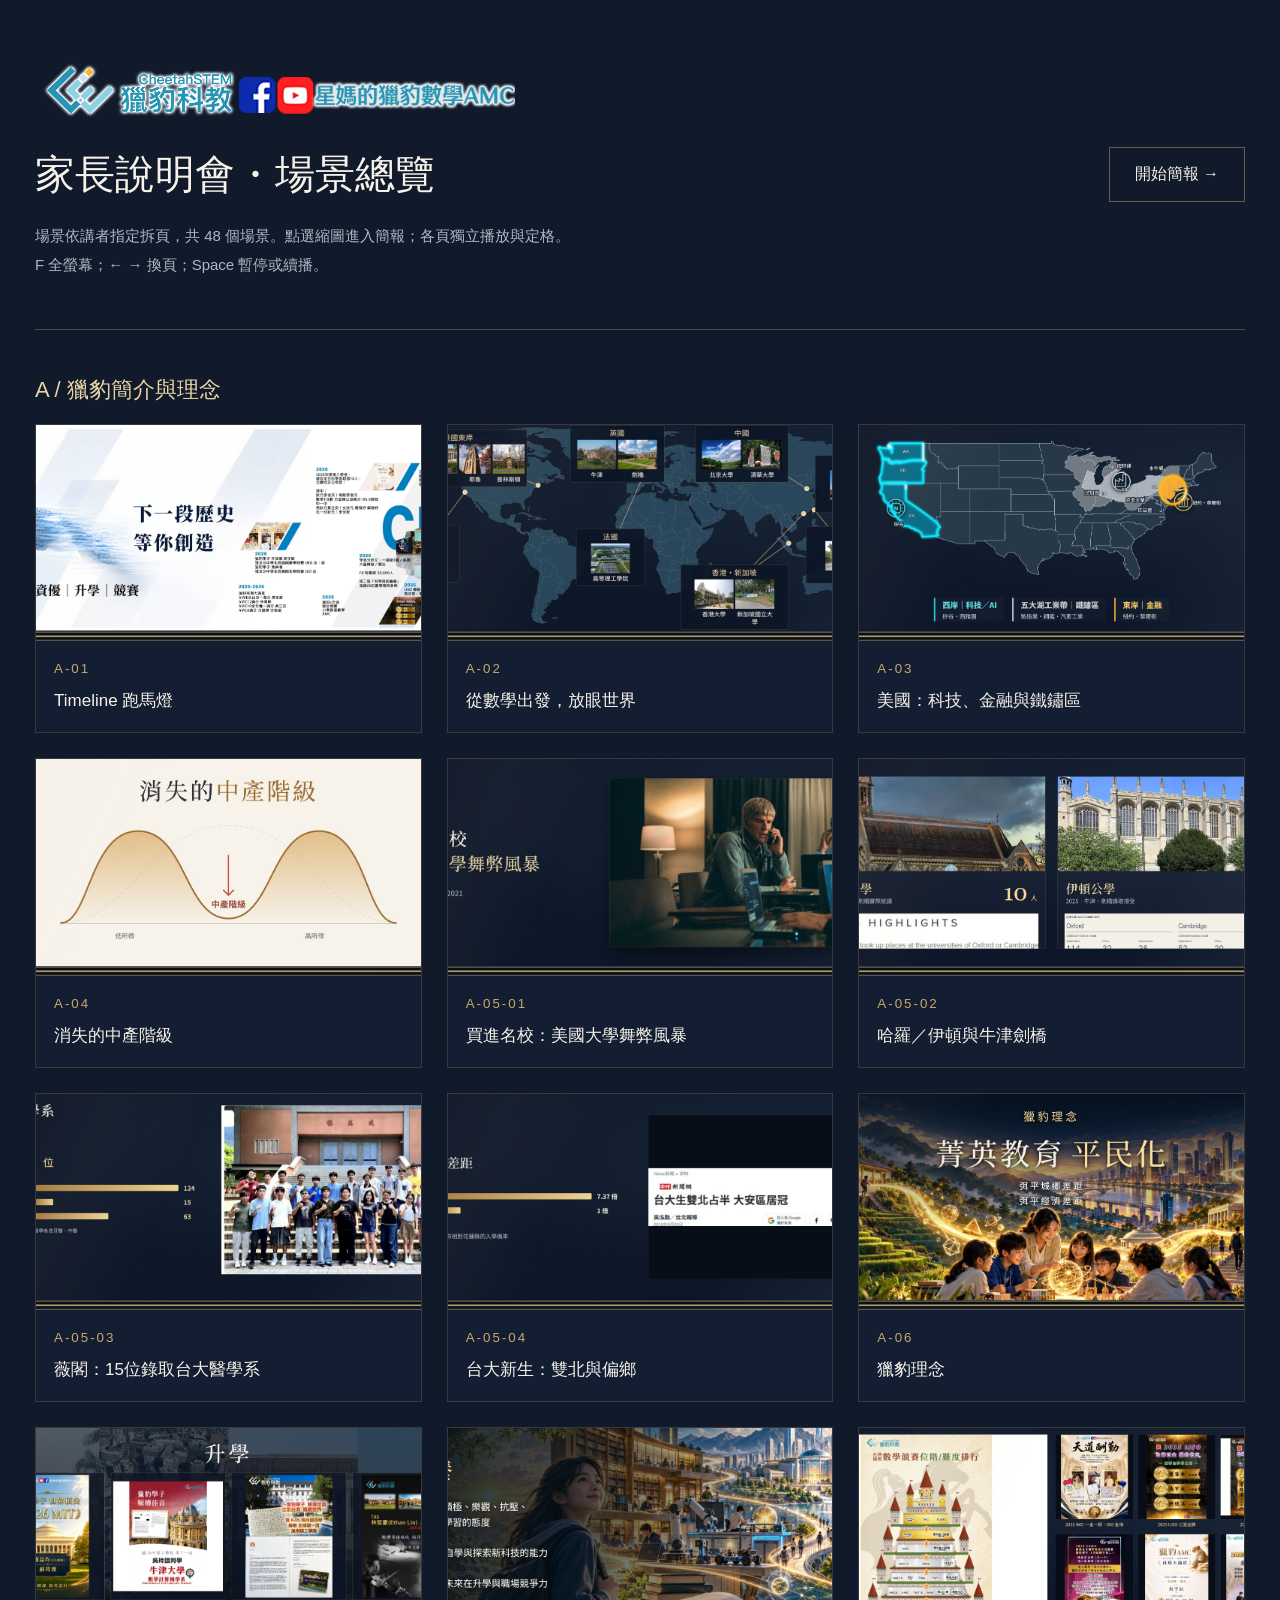
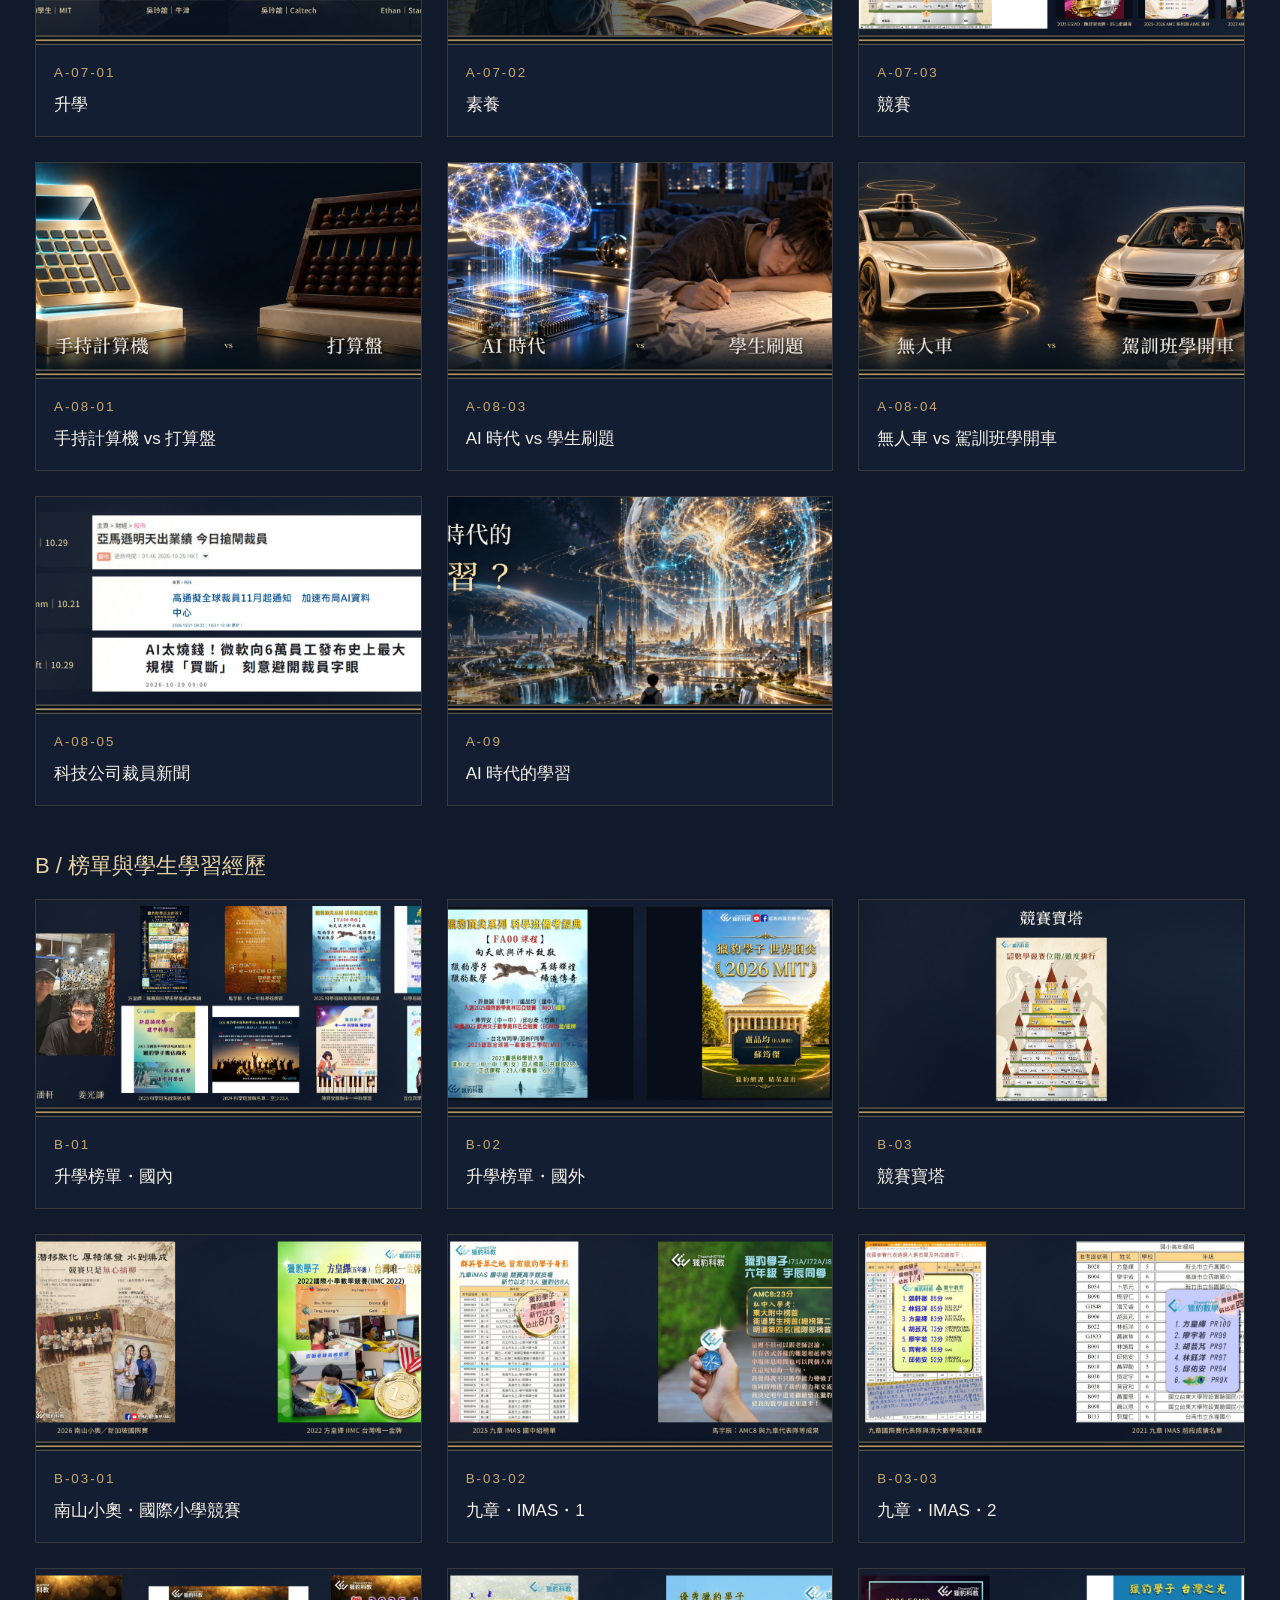
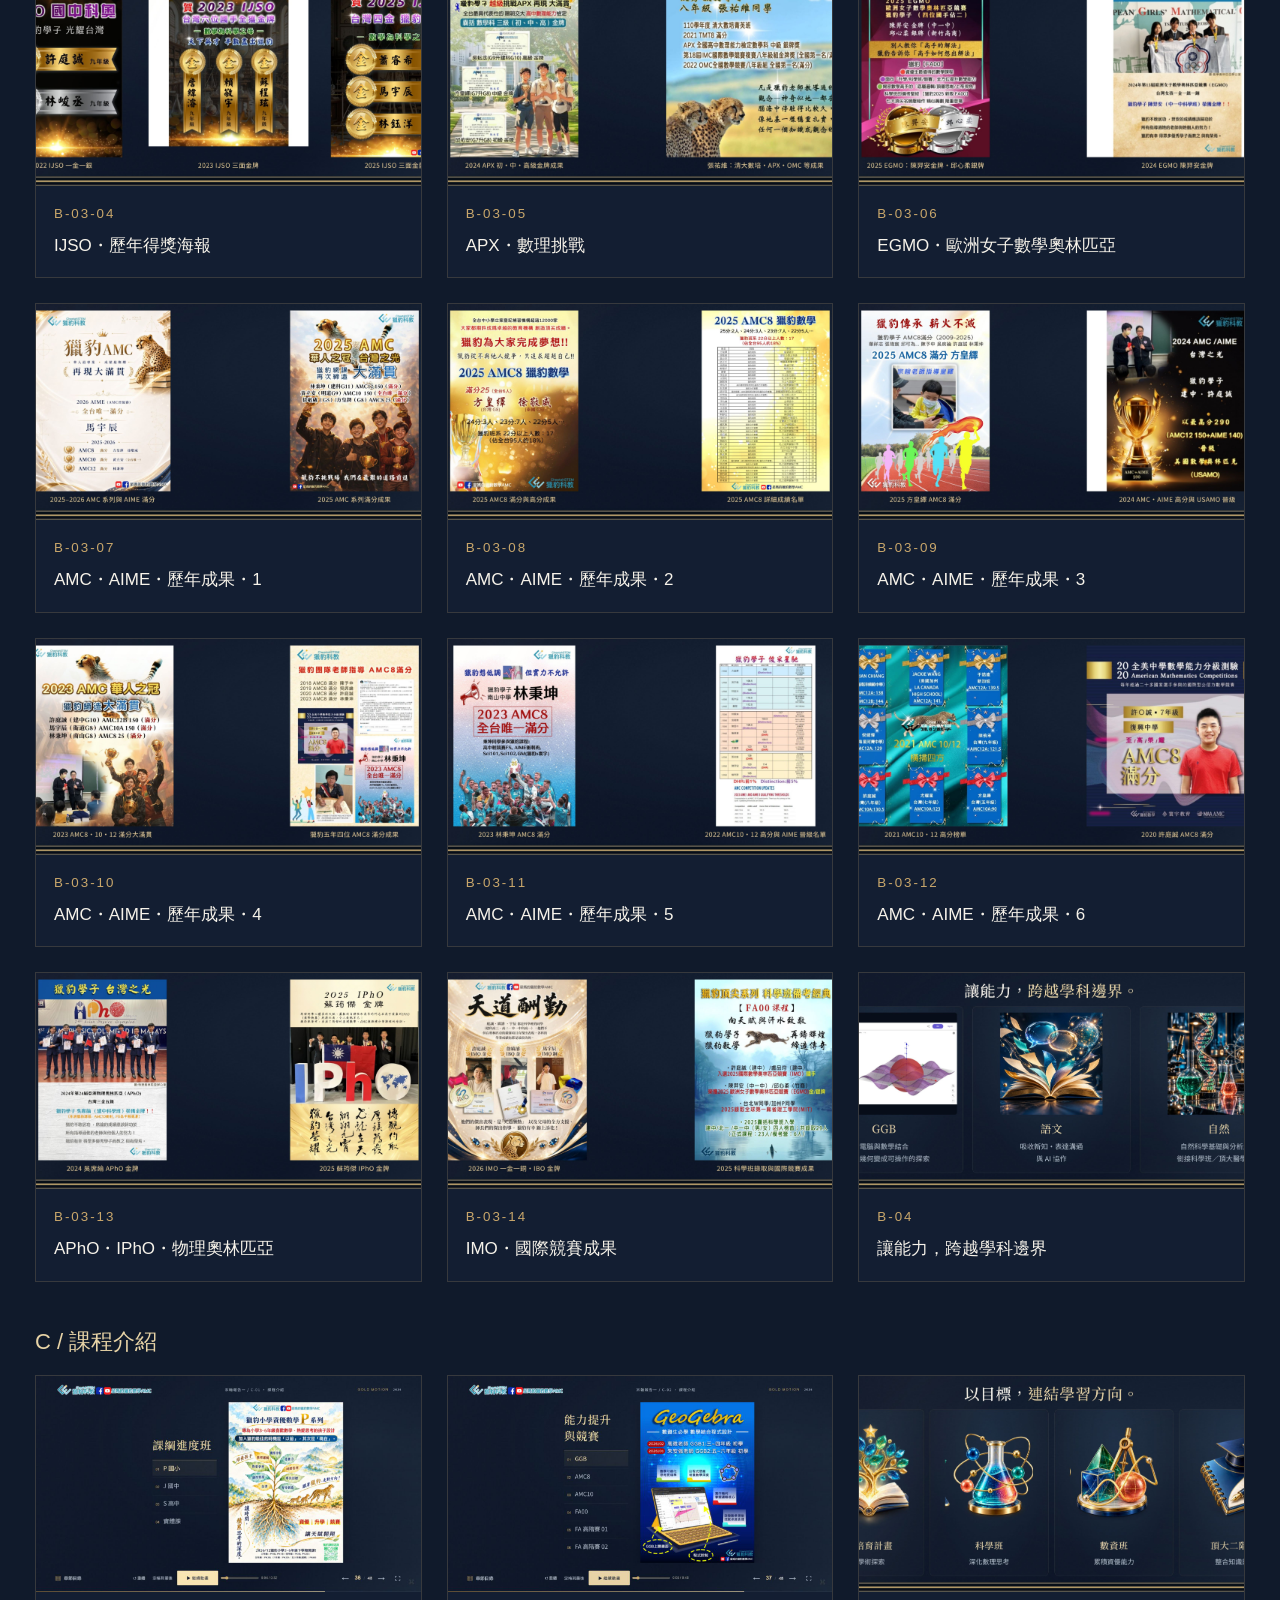
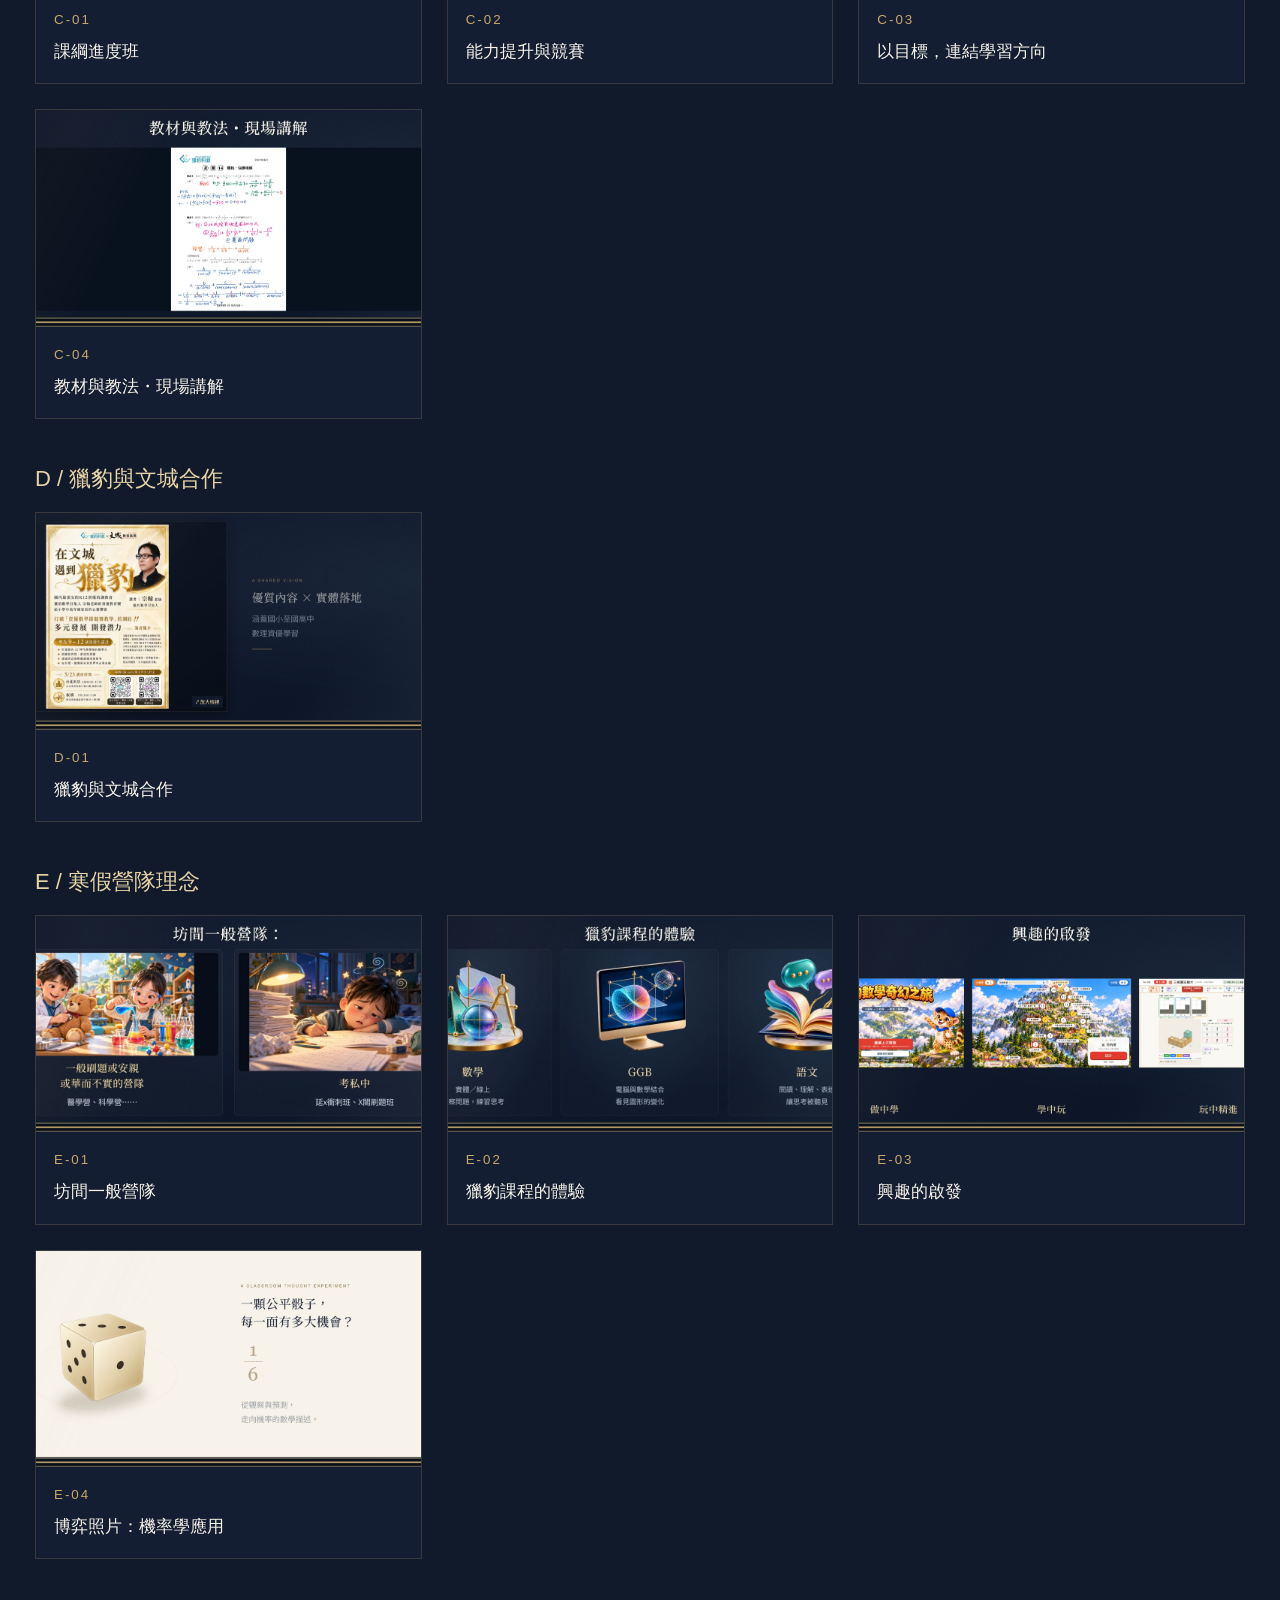
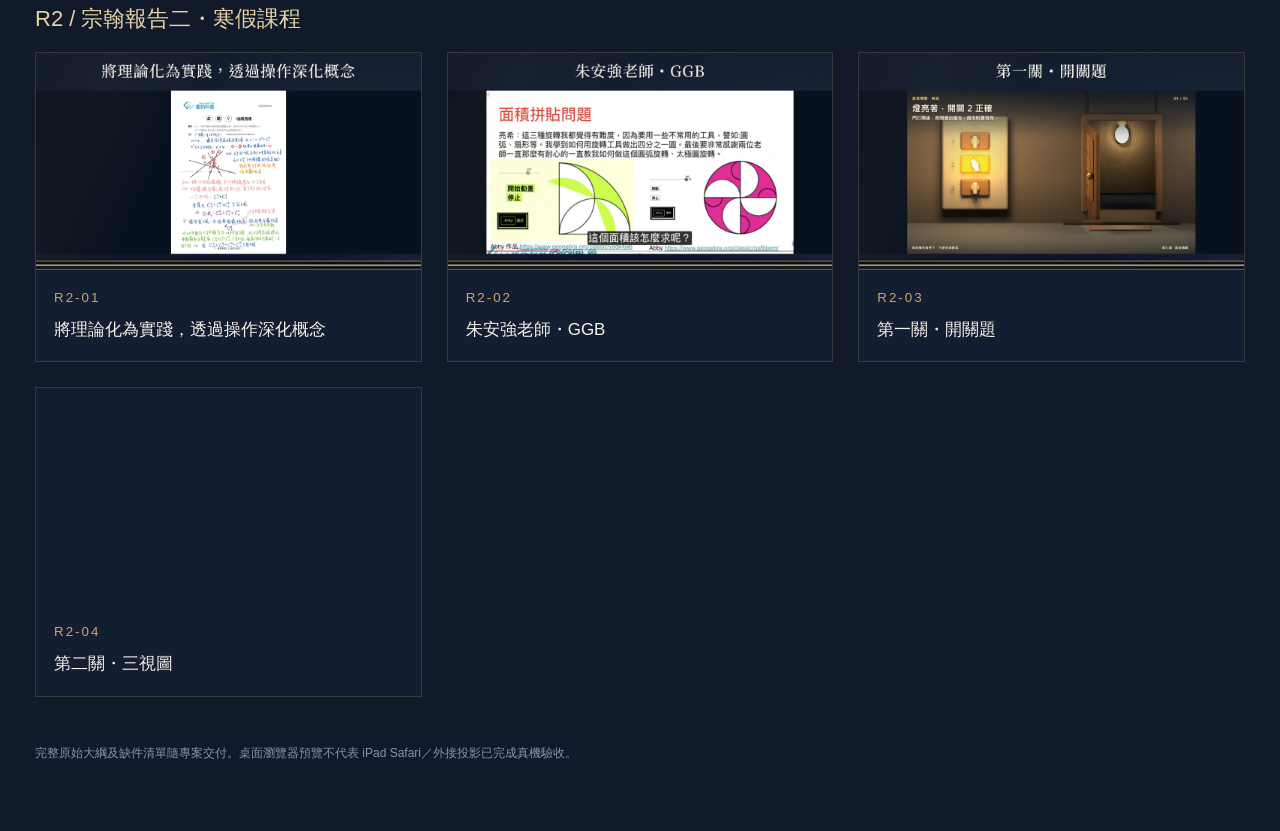
==== overview.html @ 869a2432 "Publish 48-slide interactive Cheetah presentation" ====
<!doctype html><html lang="zh-Hant"><head><meta charset="utf-8"><meta name="viewport" content="width=device-width,initial-scale=1"><title>48 場景總覽｜獵豹 × 文城</title><style>*{box-sizing:border-box}body{margin:0;background:#101a2b;color:#f6f2e9;font-family:"Microsoft JhengHei",sans-serif}main{max-width:1440px;padding:55px 35px;margin:auto}header{display:flex;justify-content:space-between;align-items:center;gap:30px;border-bottom:1px solid #c9a76b55;padding-bottom:35px}small{color:#c9a76b;letter-spacing:2px}h1{font:40px "PMingLiU",serif;margin:20px 0}p{color:#aeb9c5;line-height:1.9;font-size:15px}a{color:inherit;text-decoration:none}header a{border:1px solid #c9a76b77;padding:16px 25px;white-space:nowrap}h2{font-size:22px;font-weight:500;margin-top:45px;color:#e7d3a6}.grid{display:grid;grid-template-columns:repeat(3,1fr);gap:25px}.card{border:1px solid #c9a76b33;background:#1c2b4344;display:block;transition:border-color .2s}.card:hover{border-color:#e7d3a6}.card img{display:block;width:100%;aspect-ratio:16/9;object-fit:cover}.card>div{padding:18px}.card h3{font-size:17px;line-height:1.6;font-weight:500;margin:10px 0 0}.note{font-size:12px;color:#8495ae;margin-top:45px}@media(max-width:950px){.grid{grid-template-columns:repeat(2,1fr)}}@media(max-width:600px){main{padding:30px 20px}.grid{grid-template-columns:1fr}header{display:block}header a{display:inline-block;margin-top:15px}h1{font-size:30px}}</style></head><body><main><header><div><img src="assets/logo圖.png" alt="獵豹科教・星媽的獵豹數學AMC" style="width:480px;max-width:100%;height:auto"><h1>家長說明會・場景總覽</h1><p>場景依講者指定拆頁，共 48 個場景。點選縮圖進入簡報；各頁獨立播放與定格。<br>F 全螢幕；← → 換頁；Space 暫停或續播。</p></div><a href="index.html#A-01">開始簡報 →</a></header><section><h2>A / 獵豹簡介與理念</h2><div class="grid"><a class="card" href="index.html#A-01"><img src="previews/A-01.jpg" alt="Timeline 跑馬燈" loading="lazy"><div><small>A-01</small><h3>Timeline 跑馬燈</h3></div></a><a class="card" href="index.html#A-02"><img src="previews/A-02.jpg" alt="從數學出發，放眼世界" loading="lazy"><div><small>A-02</small><h3>從數學出發，放眼世界</h3></div></a><a class="card" href="index.html#A-03"><img src="previews/A-03.jpg" alt="美國：科技、金融與鐵鏽區" loading="lazy"><div><small>A-03</small><h3>美國：科技、金融與鐵鏽區</h3></div></a><a class="card" href="index.html#A-04"><img src="previews/A-04.jpg" alt="消失的中產階級" loading="lazy"><div><small>A-04</small><h3>消失的中產階級</h3></div></a><a class="card" href="index.html#A-05-01"><img src="previews/A-05-01.jpg" alt="買進名校：美國大學舞弊風暴" loading="lazy"><div><small>A-05-01</small><h3>買進名校：美國大學舞弊風暴</h3></div></a><a class="card" href="index.html#A-05-02"><img src="previews/A-05-02.jpg" alt="哈羅／伊頓與牛津劍橋" loading="lazy"><div><small>A-05-02</small><h3>哈羅／伊頓與牛津劍橋</h3></div></a><a class="card" href="index.html#A-05-03"><img src="previews/A-05-03.jpg" alt="薇閣：15位錄取台大醫學系" loading="lazy"><div><small>A-05-03</small><h3>薇閣：15位錄取台大醫學系</h3></div></a><a class="card" href="index.html#A-05-04"><img src="previews/A-05-04.jpg" alt="台大新生：雙北與偏鄉" loading="lazy"><div><small>A-05-04</small><h3>台大新生：雙北與偏鄉</h3></div></a><a class="card" href="index.html#A-06"><img src="previews/A-06.jpg" alt="獵豹理念" loading="lazy"><div><small>A-06</small><h3>獵豹理念</h3></div></a><a class="card" href="index.html#A-07-01"><img src="previews/A-07-01.jpg" alt="升學" loading="lazy"><div><small>A-07-01</small><h3>升學</h3></div></a><a class="card" href="index.html#A-07-02"><img src="previews/A-07-02.jpg" alt="素養" loading="lazy"><div><small>A-07-02</small><h3>素養</h3></div></a><a class="card" href="index.html#A-07-03"><img src="previews/A-07-03.jpg" alt="競賽" loading="lazy"><div><small>A-07-03</small><h3>競賽</h3></div></a><a class="card" href="index.html#A-08-01"><img src="previews/A-08-01.jpg" alt="手持計算機 vs 打算盤" loading="lazy"><div><small>A-08-01</small><h3>手持計算機 vs 打算盤</h3></div></a><a class="card" href="index.html#A-08-03"><img src="previews/A-08-03.jpg" alt="AI 時代 vs 學生刷題" loading="lazy"><div><small>A-08-03</small><h3>AI 時代 vs 學生刷題</h3></div></a><a class="card" href="index.html#A-08-04"><img src="previews/A-08-04.jpg" alt="無人車 vs 駕訓班學開車" loading="lazy"><div><small>A-08-04</small><h3>無人車 vs 駕訓班學開車</h3></div></a><a class="card" href="index.html#A-08-05"><img src="previews/A-08-05.jpg" alt="科技公司裁員新聞" loading="lazy"><div><small>A-08-05</small><h3>科技公司裁員新聞</h3></div></a><a class="card" href="index.html#A-09"><img src="previews/A-09.jpg" alt="AI 時代的學習" loading="lazy"><div><small>A-09</small><h3>AI 時代的學習</h3></div></a></div></section><section><h2>B / 榜單與學生學習經歷</h2><div class="grid"><a class="card" href="index.html#B-01"><img src="previews/B-01.jpg" alt="升學榜單・國內" loading="lazy"><div><small>B-01</small><h3>升學榜單・國內</h3></div></a><a class="card" href="index.html#B-02"><img src="previews/B-02.jpg" alt="升學榜單・國外" loading="lazy"><div><small>B-02</small><h3>升學榜單・國外</h3></div></a><a class="card" href="index.html#B-03"><img src="previews/B-03.jpg" alt="競賽寶塔" loading="lazy"><div><small>B-03</small><h3>競賽寶塔</h3></div></a><a class="card" href="index.html#B-03-01"><img src="previews/B-03-01.jpg" alt="南山小奧・國際小學競賽" loading="lazy"><div><small>B-03-01</small><h3>南山小奧・國際小學競賽</h3></div></a><a class="card" href="index.html#B-03-02"><img src="previews/B-03-02.jpg" alt="九章・IMAS・1" loading="lazy"><div><small>B-03-02</small><h3>九章・IMAS・1</h3></div></a><a class="card" href="index.html#B-03-03"><img src="previews/B-03-03.jpg" alt="九章・IMAS・2" loading="lazy"><div><small>B-03-03</small><h3>九章・IMAS・2</h3></div></a><a class="card" href="index.html#B-03-04"><img src="previews/B-03-04.jpg" alt="IJSO・歷年得獎海報" loading="lazy"><div><small>B-03-04</small><h3>IJSO・歷年得獎海報</h3></div></a><a class="card" href="index.html#B-03-05"><img src="previews/B-03-05.jpg" alt="APX・數理挑戰" loading="lazy"><div><small>B-03-05</small><h3>APX・數理挑戰</h3></div></a><a class="card" href="index.html#B-03-06"><img src="previews/B-03-06.jpg" alt="EGMO・歐洲女子數學奧林匹亞" loading="lazy"><div><small>B-03-06</small><h3>EGMO・歐洲女子數學奧林匹亞</h3></div></a><a class="card" href="index.html#B-03-07"><img src="previews/B-03-07.jpg" alt="AMC・AIME・歷年成果・1" loading="lazy"><div><small>B-03-07</small><h3>AMC・AIME・歷年成果・1</h3></div></a><a class="card" href="index.html#B-03-08"><img src="previews/B-03-08.jpg" alt="AMC・AIME・歷年成果・2" loading="lazy"><div><small>B-03-08</small><h3>AMC・AIME・歷年成果・2</h3></div></a><a class="card" href="index.html#B-03-09"><img src="previews/B-03-09.jpg" alt="AMC・AIME・歷年成果・3" loading="lazy"><div><small>B-03-09</small><h3>AMC・AIME・歷年成果・3</h3></div></a><a class="card" href="index.html#B-03-10"><img src="previews/B-03-10.jpg" alt="AMC・AIME・歷年成果・4" loading="lazy"><div><small>B-03-10</small><h3>AMC・AIME・歷年成果・4</h3></div></a><a class="card" href="index.html#B-03-11"><img src="previews/B-03-11.jpg" alt="AMC・AIME・歷年成果・5" loading="lazy"><div><small>B-03-11</small><h3>AMC・AIME・歷年成果・5</h3></div></a><a class="card" href="index.html#B-03-12"><img src="previews/B-03-12.jpg" alt="AMC・AIME・歷年成果・6" loading="lazy"><div><small>B-03-12</small><h3>AMC・AIME・歷年成果・6</h3></div></a><a class="card" href="index.html#B-03-13"><img src="previews/B-03-13.jpg" alt="APhO・IPhO・物理奧林匹亞" loading="lazy"><div><small>B-03-13</small><h3>APhO・IPhO・物理奧林匹亞</h3></div></a><a class="card" href="index.html#B-03-14"><img src="previews/B-03-14.jpg" alt="IMO・國際競賽成果" loading="lazy"><div><small>B-03-14</small><h3>IMO・國際競賽成果</h3></div></a><a class="card" href="index.html#B-04"><img src="previews/B-04.jpg" alt="讓能力，跨越學科邊界" loading="lazy"><div><small>B-04</small><h3>讓能力，跨越學科邊界</h3></div></a></div></section><section><h2>C / 課程介紹</h2><div class="grid"><a class="card" href="index.html#C-01"><img src="previews/C-01.jpg" alt="課綱進度班" loading="lazy"><div><small>C-01</small><h3>課綱進度班</h3></div></a><a class="card" href="index.html#C-02"><img src="previews/C-02.jpg" alt="能力提升與競賽" loading="lazy"><div><small>C-02</small><h3>能力提升與競賽</h3></div></a><a class="card" href="index.html#C-03"><img src="previews/C-03.jpg" alt="以目標，連結學習方向" loading="lazy"><div><small>C-03</small><h3>以目標，連結學習方向</h3></div></a><a class="card" href="index.html#C-04"><img src="previews/C-04.jpg" alt="教材與教法・現場講解" loading="lazy"><div><small>C-04</small><h3>教材與教法・現場講解</h3></div></a></div></section><section><h2>D / 獵豹與文城合作</h2><div class="grid"><a class="card" href="index.html#D-01"><img src="previews/D-01.jpg" alt="獵豹與文城合作" loading="lazy"><div><small>D-01</small><h3>獵豹與文城合作</h3></div></a></div></section><section><h2>E / 寒假營隊理念</h2><div class="grid"><a class="card" href="index.html#E-01"><img src="previews/E-01.jpg" alt="坊間一般營隊" loading="lazy"><div><small>E-01</small><h3>坊間一般營隊</h3></div></a><a class="card" href="index.html#E-02"><img src="previews/E-02.jpg" alt="獵豹課程的體驗" loading="lazy"><div><small>E-02</small><h3>獵豹課程的體驗</h3></div></a><a class="card" href="index.html#E-03"><img src="previews/E-03.jpg" alt="興趣的啟發" loading="lazy"><div><small>E-03</small><h3>興趣的啟發</h3></div></a><a class="card" href="index.html#E-04"><img src="previews/E-04.jpg" alt="博弈照片：機率學應用" loading="lazy"><div><small>E-04</small><h3>博弈照片：機率學應用</h3></div></a></div></section><section><h2>R2 / 宗翰報告二・寒假課程</h2><div class="grid"><a class="card" href="index.html#R2-01"><img src="previews/R2-01.jpg" alt="將理論化為實踐，透過操作深化概念" loading="lazy"><div><small>R2-01</small><h3>將理論化為實踐，透過操作深化概念</h3></div></a><a class="card" href="index.html#R2-02"><img src="previews/R2-02.jpg" alt="朱安強老師・GGB" loading="lazy"><div><small>R2-02</small><h3>朱安強老師・GGB</h3></div></a><a class="card" href="index.html#R2-03"><img src="previews/R2-03.jpg" alt="第一關・開關題" loading="lazy"><div><small>R2-03</small><h3>第一關・開關題</h3></div></a><a class="card" href="index.html#R2-04"><img src="previews/R2-04.jpg" alt="第二關・三視圖" loading="lazy"><div><small>R2-04</small><h3>第二關・三視圖</h3></div></a></div></section><p class="note">完整原始大綱及缺件清單隨專案交付。桌面瀏覽器預覽不代表 iPad Safari／外接投影已完成真機驗收。</p></main></body></html>
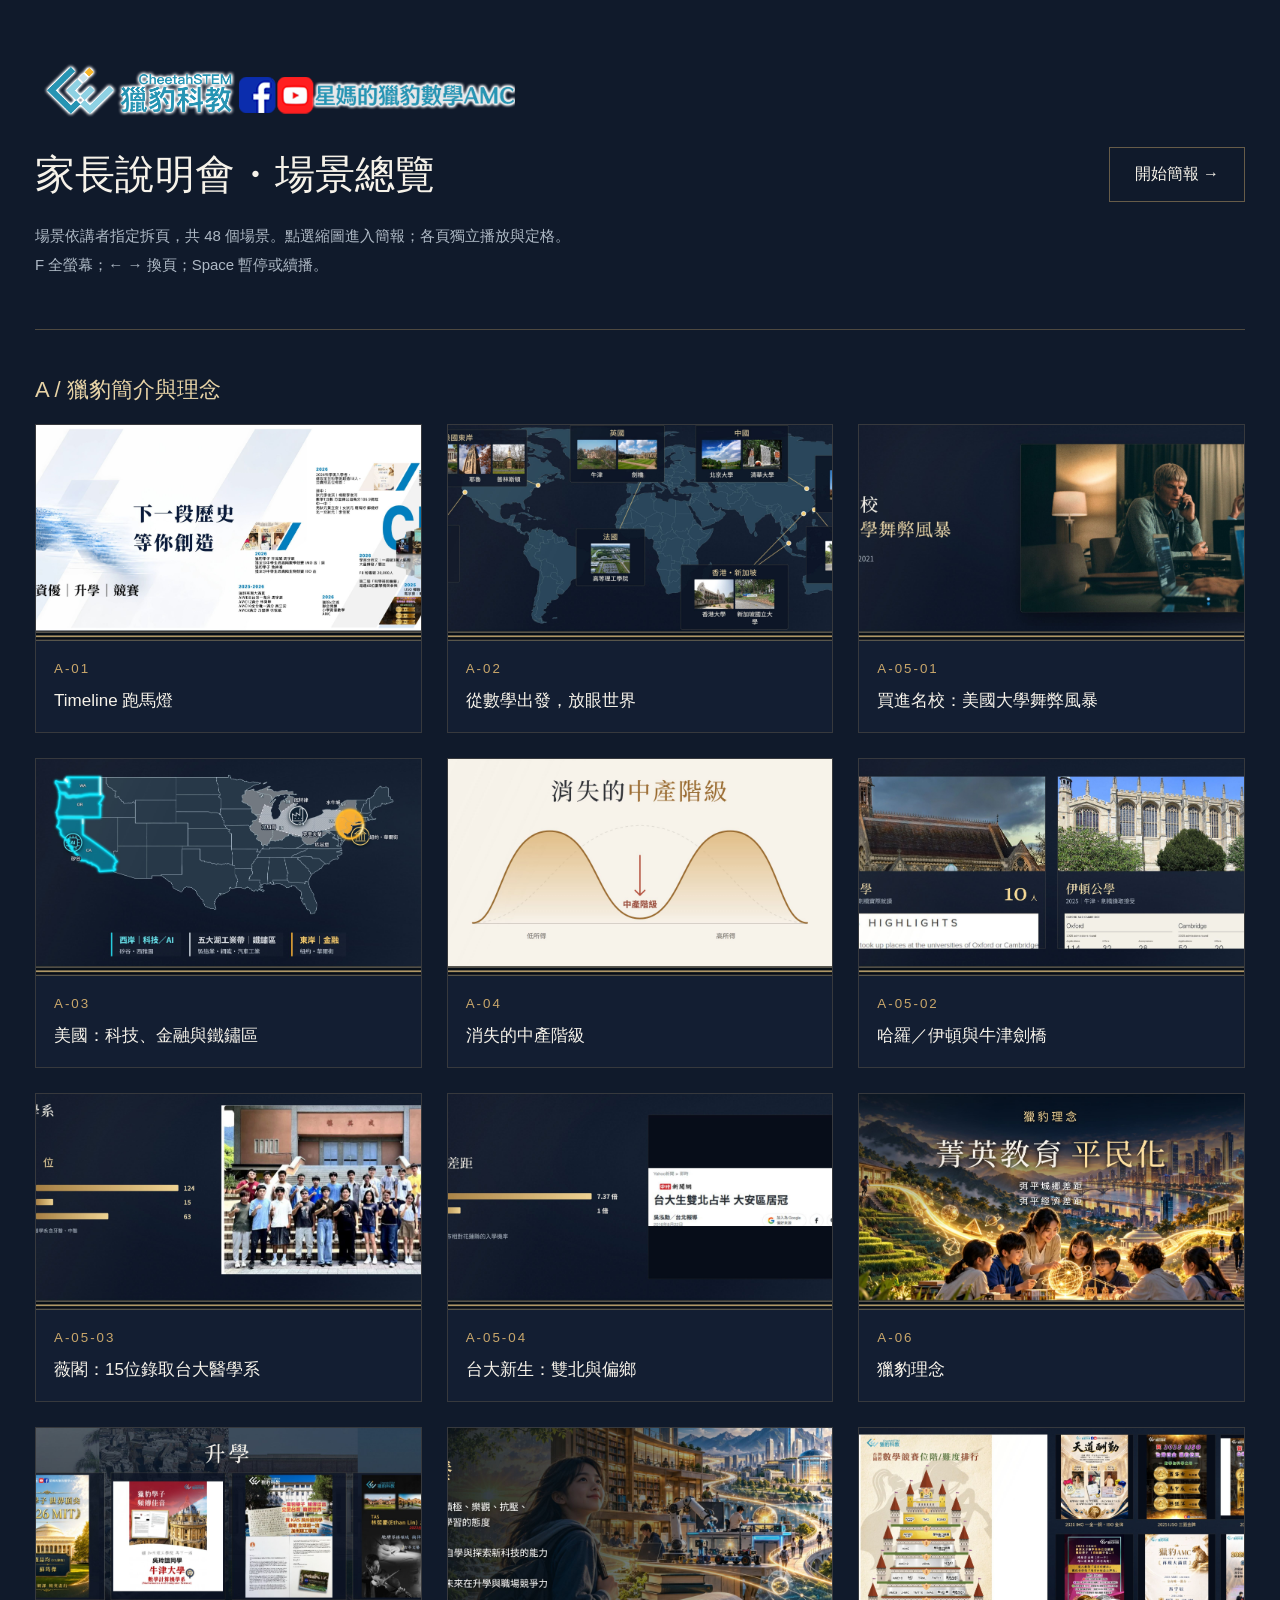
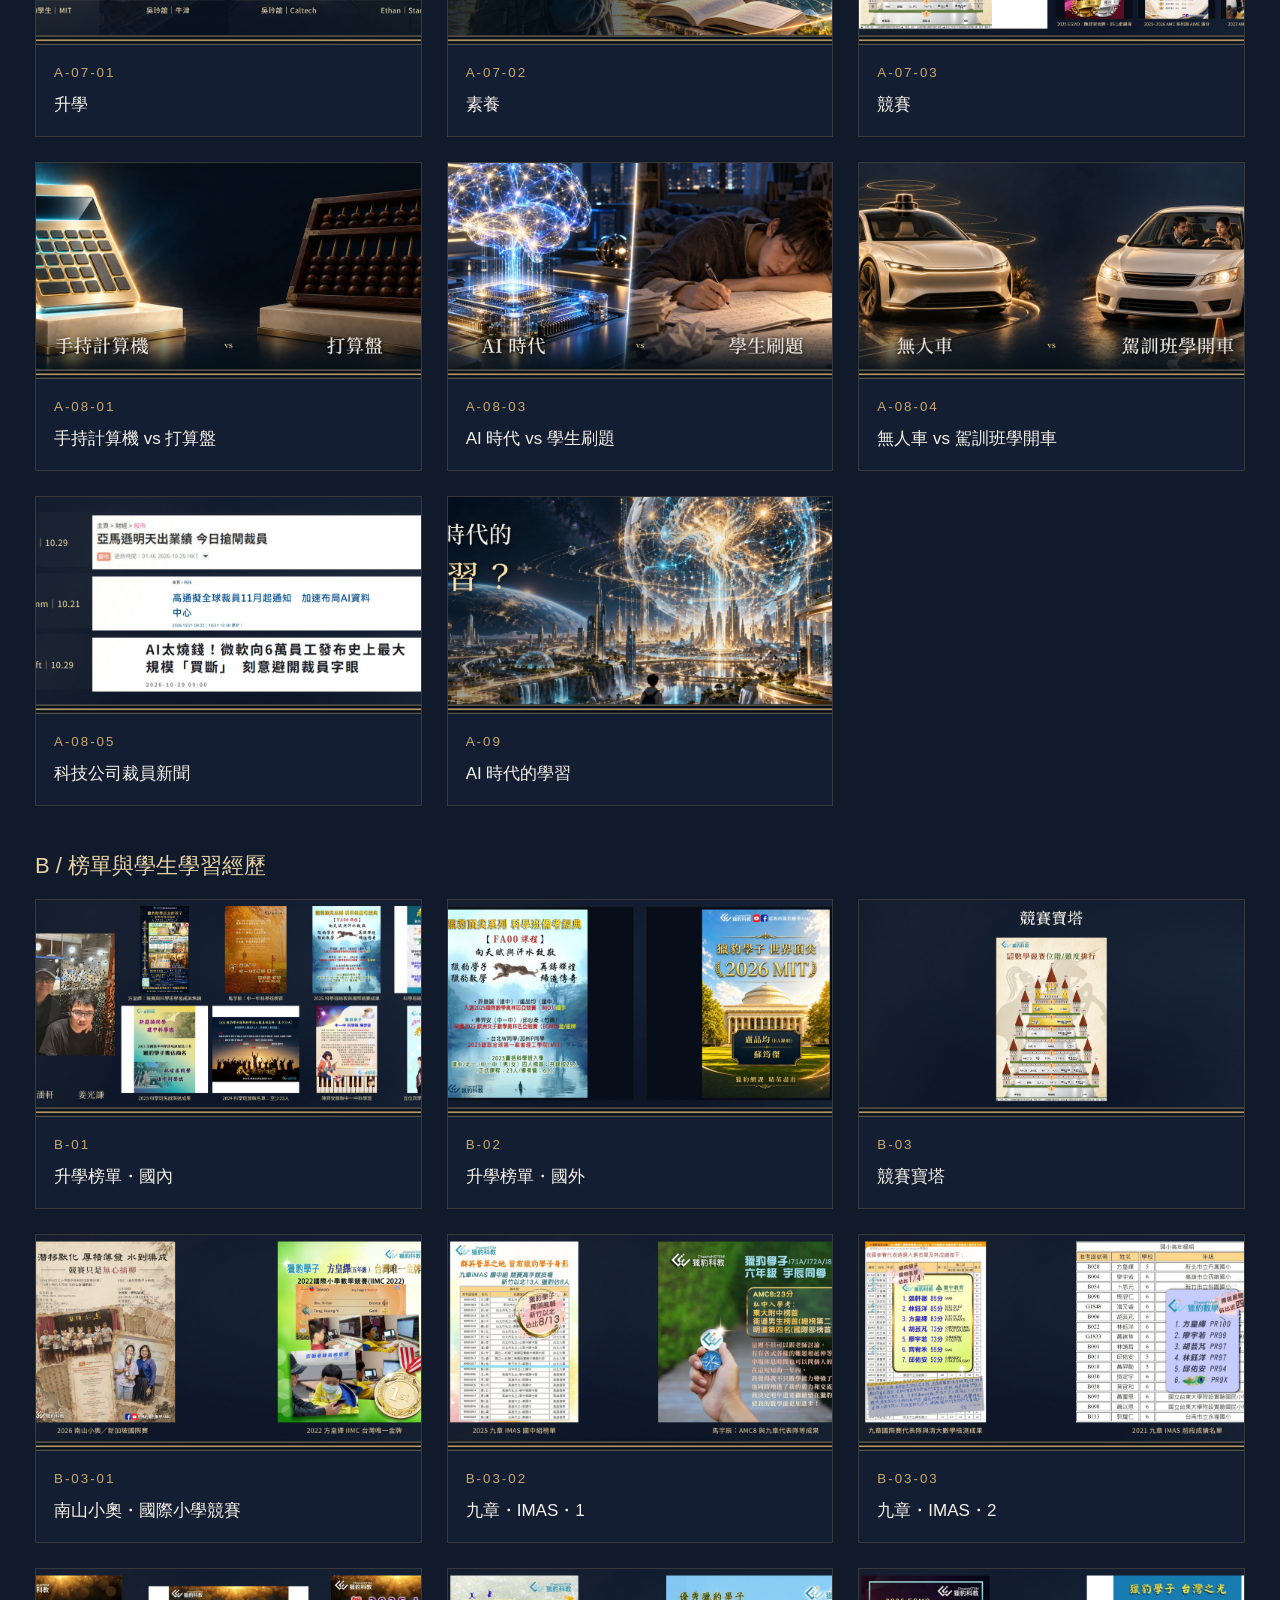
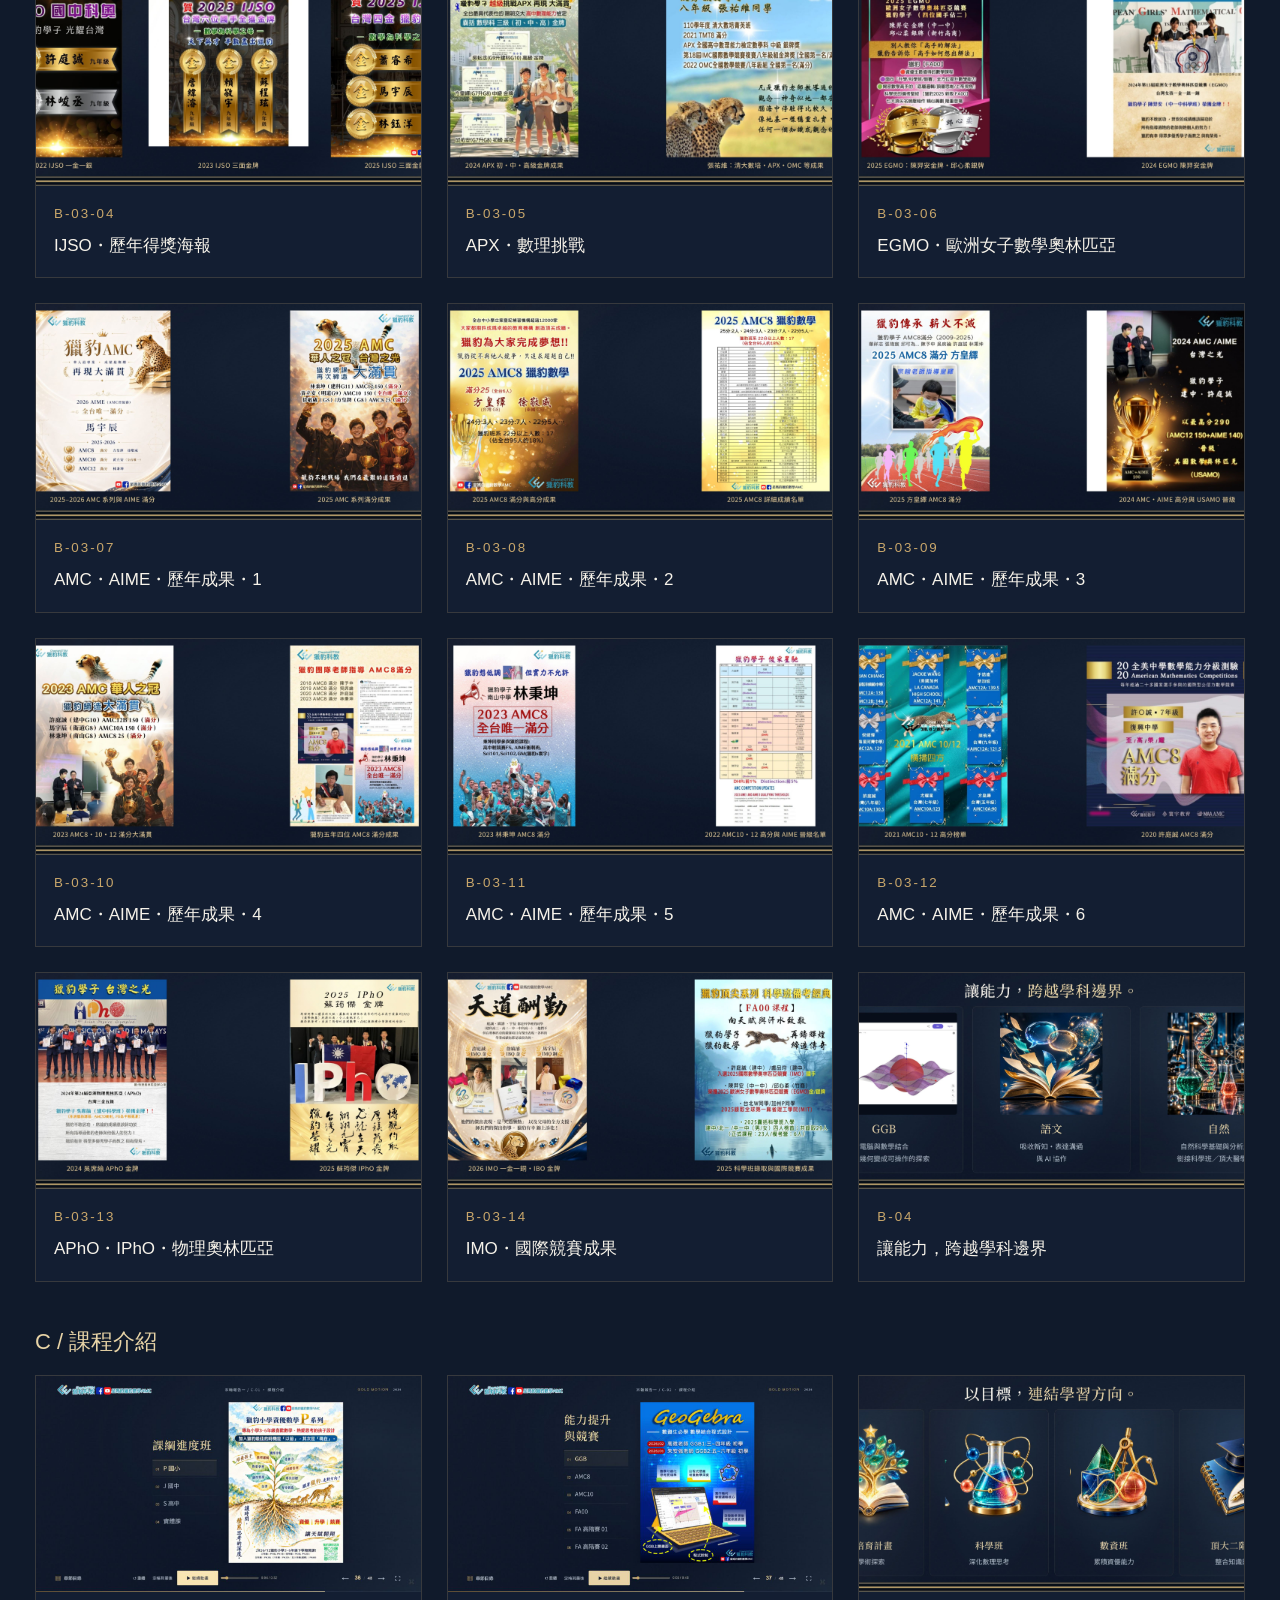
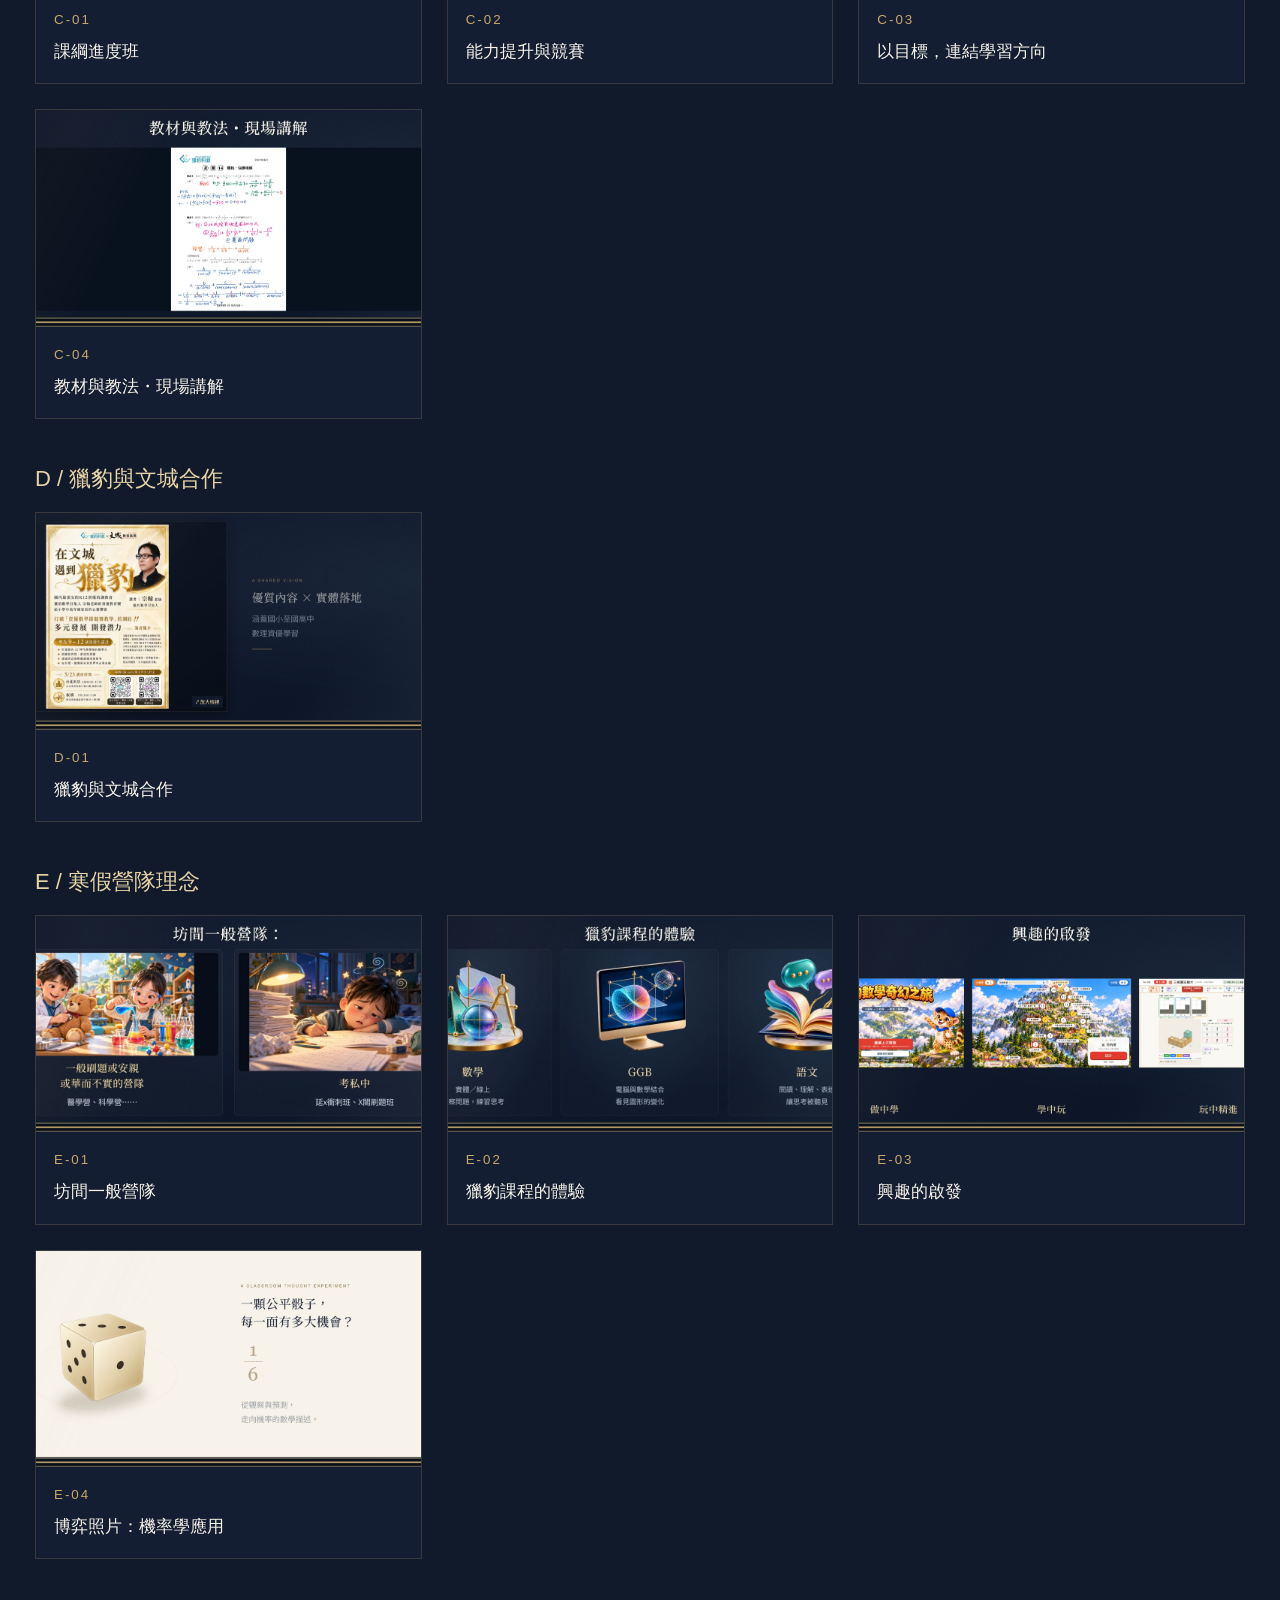
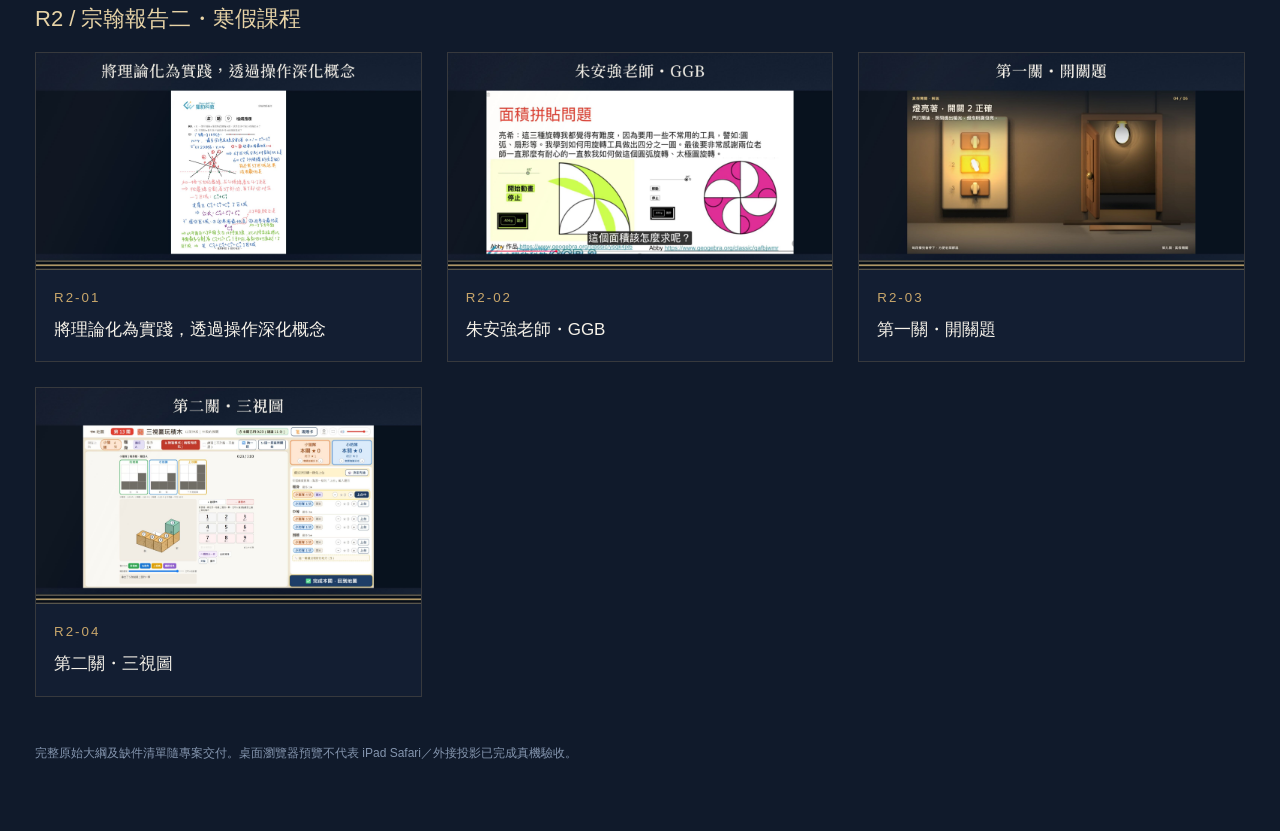
==== commit e8660484: "Add A-01 music and drag scrubbing, reorder A-05-01, update A-04 and A-05-03 - A-01: background music" ====
--- a/overview.html
+++ b/overview.html
@@ -1 +1 @@
-<!doctype html><html lang="zh-Hant"><head><meta charset="utf-8"><meta name="viewport" content="width=device-width,initial-scale=1"><title>48 場景總覽｜獵豹 × 文城</title><style>*{box-sizing:border-box}body{margin:0;background:#101a2b;color:#f6f2e9;font-family:"Microsoft JhengHei",sans-serif}main{max-width:1440px;padding:55px 35px;margin:auto}header{display:flex;justify-content:space-between;align-items:center;gap:30px;border-bottom:1px solid #c9a76b55;padding-bottom:35px}small{color:#c9a76b;letter-spacing:2px}h1{font:40px "PMingLiU",serif;margin:20px 0}p{color:#aeb9c5;line-height:1.9;font-size:15px}a{color:inherit;text-decoration:none}header a{border:1px solid #c9a76b77;padding:16px 25px;white-space:nowrap}h2{font-size:22px;font-weight:500;margin-top:45px;color:#e7d3a6}.grid{display:grid;grid-template-columns:repeat(3,1fr);gap:25px}.card{border:1px solid #c9a76b33;background:#1c2b4344;display:block;transition:border-color .2s}.card:hover{border-color:#e7d3a6}.card img{display:block;width:100%;aspect-ratio:16/9;object-fit:cover}.card>div{padding:18px}.card h3{font-size:17px;line-height:1.6;font-weight:500;margin:10px 0 0}.note{font-size:12px;color:#8495ae;margin-top:45px}@media(max-width:950px){.grid{grid-template-columns:repeat(2,1fr)}}@media(max-width:600px){main{padding:30px 20px}.grid{grid-template-columns:1fr}header{display:block}header a{display:inline-block;margin-top:15px}h1{font-size:30px}}</style></head><body><main><header><div><img src="assets/logo圖.png" alt="獵豹科教・星媽的獵豹數學AMC" style="width:480px;max-width:100%;height:auto"><h1>家長說明會・場景總覽</h1><p>場景依講者指定拆頁，共 48 個場景。點選縮圖進入簡報；各頁獨立播放與定格。<br>F 全螢幕；← → 換頁；Space 暫停或續播。</p></div><a href="index.html#A-01">開始簡報 →</a></header><section><h2>A / 獵豹簡介與理念</h2><div class="grid"><a class="card" href="index.html#A-01"><img src="previews/A-01.jpg" alt="Timeline 跑馬燈" loading="lazy"><div><small>A-01</small><h3>Timeline 跑馬燈</h3></div></a><a class="card" href="index.html#A-02"><img src="previews/A-02.jpg" alt="從數學出發，放眼世界" loading="lazy"><div><small>A-02</small><h3>從數學出發，放眼世界</h3></div></a><a class="card" href="index.html#A-03"><img src="previews/A-03.jpg" alt="美國：科技、金融與鐵鏽區" loading="lazy"><div><small>A-03</small><h3>美國：科技、金融與鐵鏽區</h3></div></a><a class="card" href="index.html#A-04"><img src="previews/A-04.jpg" alt="消失的中產階級" loading="lazy"><div><small>A-04</small><h3>消失的中產階級</h3></div></a><a class="card" href="index.html#A-05-01"><img src="previews/A-05-01.jpg" alt="買進名校：美國大學舞弊風暴" loading="lazy"><div><small>A-05-01</small><h3>買進名校：美國大學舞弊風暴</h3></div></a><a class="card" href="index.html#A-05-02"><img src="previews/A-05-02.jpg" alt="哈羅／伊頓與牛津劍橋" loading="lazy"><div><small>A-05-02</small><h3>哈羅／伊頓與牛津劍橋</h3></div></a><a class="card" href="index.html#A-05-03"><img src="previews/A-05-03.jpg" alt="薇閣：15位錄取台大醫學系" loading="lazy"><div><small>A-05-03</small><h3>薇閣：15位錄取台大醫學系</h3></div></a><a class="card" href="index.html#A-05-04"><img src="previews/A-05-04.jpg" alt="台大新生：雙北與偏鄉" loading="lazy"><div><small>A-05-04</small><h3>台大新生：雙北與偏鄉</h3></div></a><a class="card" href="index.html#A-06"><img src="previews/A-06.jpg" alt="獵豹理念" loading="lazy"><div><small>A-06</small><h3>獵豹理念</h3></div></a><a class="card" href="index.html#A-07-01"><img src="previews/A-07-01.jpg" alt="升學" loading="lazy"><div><small>A-07-01</small><h3>升學</h3></div></a><a class="card" href="index.html#A-07-02"><img src="previews/A-07-02.jpg" alt="素養" loading="lazy"><div><small>A-07-02</small><h3>素養</h3></div></a><a class="card" href="index.html#A-07-03"><img src="previews/A-07-03.jpg" alt="競賽" loading="lazy"><div><small>A-07-03</small><h3>競賽</h3></div></a><a class="card" href="index.html#A-08-01"><img src="previews/A-08-01.jpg" alt="手持計算機 vs 打算盤" loading="lazy"><div><small>A-08-01</small><h3>手持計算機 vs 打算盤</h3></div></a><a class="card" href="index.html#A-08-03"><img src="previews/A-08-03.jpg" alt="AI 時代 vs 學生刷題" loading="lazy"><div><small>A-08-03</small><h3>AI 時代 vs 學生刷題</h3></div></a><a class="card" href="index.html#A-08-04"><img src="previews/A-08-04.jpg" alt="無人車 vs 駕訓班學開車" loading="lazy"><div><small>A-08-04</small><h3>無人車 vs 駕訓班學開車</h3></div></a><a class="card" href="index.html#A-08-05"><img src="previews/A-08-05.jpg" alt="科技公司裁員新聞" loading="lazy"><div><small>A-08-05</small><h3>科技公司裁員新聞</h3></div></a><a class="card" href="index.html#A-09"><img src="previews/A-09.jpg" alt="AI 時代的學習" loading="lazy"><div><small>A-09</small><h3>AI 時代的學習</h3></div></a></div></section><section><h2>B / 榜單與學生學習經歷</h2><div class="grid"><a class="card" href="index.html#B-01"><img src="previews/B-01.jpg" alt="升學榜單・國內" loading="lazy"><div><small>B-01</small><h3>升學榜單・國內</h3></div></a><a class="card" href="index.html#B-02"><img src="previews/B-02.jpg" alt="升學榜單・國外" loading="lazy"><div><small>B-02</small><h3>升學榜單・國外</h3></div></a><a class="card" href="index.html#B-03"><img src="previews/B-03.jpg" alt="競賽寶塔" loading="lazy"><div><small>B-03</small><h3>競賽寶塔</h3></div></a><a class="card" href="index.html#B-03-01"><img src="previews/B-03-01.jpg" alt="南山小奧・國際小學競賽" loading="lazy"><div><small>B-03-01</small><h3>南山小奧・國際小學競賽</h3></div></a><a class="card" href="index.html#B-03-02"><img src="previews/B-03-02.jpg" alt="九章・IMAS・1" loading="lazy"><div><small>B-03-02</small><h3>九章・IMAS・1</h3></div></a><a class="card" href="index.html#B-03-03"><img src="previews/B-03-03.jpg" alt="九章・IMAS・2" loading="lazy"><div><small>B-03-03</small><h3>九章・IMAS・2</h3></div></a><a class="card" href="index.html#B-03-04"><img src="previews/B-03-04.jpg" alt="IJSO・歷年得獎海報" loading="lazy"><div><small>B-03-04</small><h3>IJSO・歷年得獎海報</h3></div></a><a class="card" href="index.html#B-03-05"><img src="previews/B-03-05.jpg" alt="APX・數理挑戰" loading="lazy"><div><small>B-03-05</small><h3>APX・數理挑戰</h3></div></a><a class="card" href="index.html#B-03-06"><img src="previews/B-03-06.jpg" alt="EGMO・歐洲女子數學奧林匹亞" loading="lazy"><div><small>B-03-06</small><h3>EGMO・歐洲女子數學奧林匹亞</h3></div></a><a class="card" href="index.html#B-03-07"><img src="previews/B-03-07.jpg" alt="AMC・AIME・歷年成果・1" loading="lazy"><div><small>B-03-07</small><h3>AMC・AIME・歷年成果・1</h3></div></a><a class="card" href="index.html#B-03-08"><img src="previews/B-03-08.jpg" alt="AMC・AIME・歷年成果・2" loading="lazy"><div><small>B-03-08</small><h3>AMC・AIME・歷年成果・2</h3></div></a><a class="card" href="index.html#B-03-09"><img src="previews/B-03-09.jpg" alt="AMC・AIME・歷年成果・3" loading="lazy"><div><small>B-03-09</small><h3>AMC・AIME・歷年成果・3</h3></div></a><a class="card" href="index.html#B-03-10"><img src="previews/B-03-10.jpg" alt="AMC・AIME・歷年成果・4" loading="lazy"><div><small>B-03-10</small><h3>AMC・AIME・歷年成果・4</h3></div></a><a class="card" href="index.html#B-03-11"><img src="previews/B-03-11.jpg" alt="AMC・AIME・歷年成果・5" loading="lazy"><div><small>B-03-11</small><h3>AMC・AIME・歷年成果・5</h3></div></a><a class="card" href="index.html#B-03-12"><img src="previews/B-03-12.jpg" alt="AMC・AIME・歷年成果・6" loading="lazy"><div><small>B-03-12</small><h3>AMC・AIME・歷年成果・6</h3></div></a><a class="card" href="index.html#B-03-13"><img src="previews/B-03-13.jpg" alt="APhO・IPhO・物理奧林匹亞" loading="lazy"><div><small>B-03-13</small><h3>APhO・IPhO・物理奧林匹亞</h3></div></a><a class="card" href="index.html#B-03-14"><img src="previews/B-03-14.jpg" alt="IMO・國際競賽成果" loading="lazy"><div><small>B-03-14</small><h3>IMO・國際競賽成果</h3></div></a><a class="card" href="index.html#B-04"><img src="previews/B-04.jpg" alt="讓能力，跨越學科邊界" loading="lazy"><div><small>B-04</small><h3>讓能力，跨越學科邊界</h3></div></a></div></section><section><h2>C / 課程介紹</h2><div class="grid"><a class="card" href="index.html#C-01"><img src="previews/C-01.jpg" alt="課綱進度班" loading="lazy"><div><small>C-01</small><h3>課綱進度班</h3></div></a><a class="card" href="index.html#C-02"><img src="previews/C-02.jpg" alt="能力提升與競賽" loading="lazy"><div><small>C-02</small><h3>能力提升與競賽</h3></div></a><a class="card" href="index.html#C-03"><img src="previews/C-03.jpg" alt="以目標，連結學習方向" loading="lazy"><div><small>C-03</small><h3>以目標，連結學習方向</h3></div></a><a class="card" href="index.html#C-04"><img src="previews/C-04.jpg" alt="教材與教法・現場講解" loading="lazy"><div><small>C-04</small><h3>教材與教法・現場講解</h3></div></a></div></section><section><h2>D / 獵豹與文城合作</h2><div class="grid"><a class="card" href="index.html#D-01"><img src="previews/D-01.jpg" alt="獵豹與文城合作" loading="lazy"><div><small>D-01</small><h3>獵豹與文城合作</h3></div></a></div></section><section><h2>E / 寒假營隊理念</h2><div class="grid"><a class="card" href="index.html#E-01"><img src="previews/E-01.jpg" alt="坊間一般營隊" loading="lazy"><div><small>E-01</small><h3>坊間一般營隊</h3></div></a><a class="card" href="index.html#E-02"><img src="previews/E-02.jpg" alt="獵豹課程的體驗" loading="lazy"><div><small>E-02</small><h3>獵豹課程的體驗</h3></div></a><a class="card" href="index.html#E-03"><img src="previews/E-03.jpg" alt="興趣的啟發" loading="lazy"><div><small>E-03</small><h3>興趣的啟發</h3></div></a><a class="card" href="index.html#E-04"><img src="previews/E-04.jpg" alt="博弈照片：機率學應用" loading="lazy"><div><small>E-04</small><h3>博弈照片：機率學應用</h3></div></a></div></section><section><h2>R2 / 宗翰報告二・寒假課程</h2><div class="grid"><a class="card" href="index.html#R2-01"><img src="previews/R2-01.jpg" alt="將理論化為實踐，透過操作深化概念" loading="lazy"><div><small>R2-01</small><h3>將理論化為實踐，透過操作深化概念</h3></div></a><a class="card" href="index.html#R2-02"><img src="previews/R2-02.jpg" alt="朱安強老師・GGB" loading="lazy"><div><small>R2-02</small><h3>朱安強老師・GGB</h3></div></a><a class="card" href="index.html#R2-03"><img src="previews/R2-03.jpg" alt="第一關・開關題" loading="lazy"><div><small>R2-03</small><h3>第一關・開關題</h3></div></a><a class="card" href="index.html#R2-04"><img src="previews/R2-04.jpg" alt="第二關・三視圖" loading="lazy"><div><small>R2-04</small><h3>第二關・三視圖</h3></div></a></div></section><p class="note">完整原始大綱及缺件清單隨專案交付。桌面瀏覽器預覽不代表 iPad Safari／外接投影已完成真機驗收。</p></main></body></html>+<!doctype html><html lang="zh-Hant"><head><meta charset="utf-8"><meta name="viewport" content="width=device-width,initial-scale=1"><title>48 場景總覽｜獵豹 × 文城</title><style>*{box-sizing:border-box}body{margin:0;background:#101a2b;color:#f6f2e9;font-family:"Microsoft JhengHei",sans-serif}main{max-width:1440px;padding:55px 35px;margin:auto}header{display:flex;justify-content:space-between;align-items:center;gap:30px;border-bottom:1px solid #c9a76b55;padding-bottom:35px}small{color:#c9a76b;letter-spacing:2px}h1{font:40px "PMingLiU",serif;margin:20px 0}p{color:#aeb9c5;line-height:1.9;font-size:15px}a{color:inherit;text-decoration:none}header a{border:1px solid #c9a76b77;padding:16px 25px;white-space:nowrap}h2{font-size:22px;font-weight:500;margin-top:45px;color:#e7d3a6}.grid{display:grid;grid-template-columns:repeat(3,1fr);gap:25px}.card{border:1px solid #c9a76b33;background:#1c2b4344;display:block;transition:border-color .2s}.card:hover{border-color:#e7d3a6}.card img{display:block;width:100%;aspect-ratio:16/9;object-fit:cover}.card>div{padding:18px}.card h3{font-size:17px;line-height:1.6;font-weight:500;margin:10px 0 0}.note{font-size:12px;color:#8495ae;margin-top:45px}@media(max-width:950px){.grid{grid-template-columns:repeat(2,1fr)}}@media(max-width:600px){main{padding:30px 20px}.grid{grid-template-columns:1fr}header{display:block}header a{display:inline-block;margin-top:15px}h1{font-size:30px}}</style></head><body><main><header><div><img src="assets/logo圖.png" alt="獵豹科教・星媽的獵豹數學AMC" style="width:480px;max-width:100%;height:auto"><h1>家長說明會・場景總覽</h1><p>場景依講者指定拆頁，共 48 個場景。點選縮圖進入簡報；各頁獨立播放與定格。<br>F 全螢幕；← → 換頁；Space 暫停或續播。</p></div><a href="index.html#A-01">開始簡報 →</a></header><section><h2>A / 獵豹簡介與理念</h2><div class="grid"><a class="card" href="index.html#A-01"><img src="previews/A-01.jpg" alt="Timeline 跑馬燈" loading="lazy"><div><small>A-01</small><h3>Timeline 跑馬燈</h3></div></a><a class="card" href="index.html#A-02"><img src="previews/A-02.jpg" alt="從數學出發，放眼世界" loading="lazy"><div><small>A-02</small><h3>從數學出發，放眼世界</h3></div></a><a class="card" href="index.html#A-05-01"><img src="previews/A-05-01.jpg" alt="買進名校：美國大學舞弊風暴" loading="lazy"><div><small>A-05-01</small><h3>買進名校：美國大學舞弊風暴</h3></div></a><a class="card" href="index.html#A-03"><img src="previews/A-03.jpg" alt="美國：科技、金融與鐵鏽區" loading="lazy"><div><small>A-03</small><h3>美國：科技、金融與鐵鏽區</h3></div></a><a class="card" href="index.html#A-04"><img src="previews/A-04.jpg" alt="消失的中產階級" loading="lazy"><div><small>A-04</small><h3>消失的中產階級</h3></div></a><a class="card" href="index.html#A-05-02"><img src="previews/A-05-02.jpg" alt="哈羅／伊頓與牛津劍橋" loading="lazy"><div><small>A-05-02</small><h3>哈羅／伊頓與牛津劍橋</h3></div></a><a class="card" href="index.html#A-05-03"><img src="previews/A-05-03.jpg" alt="薇閣：15位錄取台大醫學系" loading="lazy"><div><small>A-05-03</small><h3>薇閣：15位錄取台大醫學系</h3></div></a><a class="card" href="index.html#A-05-04"><img src="previews/A-05-04.jpg" alt="台大新生：雙北與偏鄉" loading="lazy"><div><small>A-05-04</small><h3>台大新生：雙北與偏鄉</h3></div></a><a class="card" href="index.html#A-06"><img src="previews/A-06.jpg" alt="獵豹理念" loading="lazy"><div><small>A-06</small><h3>獵豹理念</h3></div></a><a class="card" href="index.html#A-07-01"><img src="previews/A-07-01.jpg" alt="升學" loading="lazy"><div><small>A-07-01</small><h3>升學</h3></div></a><a class="card" href="index.html#A-07-02"><img src="previews/A-07-02.jpg" alt="素養" loading="lazy"><div><small>A-07-02</small><h3>素養</h3></div></a><a class="card" href="index.html#A-07-03"><img src="previews/A-07-03.jpg" alt="競賽" loading="lazy"><div><small>A-07-03</small><h3>競賽</h3></div></a><a class="card" href="index.html#A-08-01"><img src="previews/A-08-01.jpg" alt="手持計算機 vs 打算盤" loading="lazy"><div><small>A-08-01</small><h3>手持計算機 vs 打算盤</h3></div></a><a class="card" href="index.html#A-08-03"><img src="previews/A-08-03.jpg" alt="AI 時代 vs 學生刷題" loading="lazy"><div><small>A-08-03</small><h3>AI 時代 vs 學生刷題</h3></div></a><a class="card" href="index.html#A-08-04"><img src="previews/A-08-04.jpg" alt="無人車 vs 駕訓班學開車" loading="lazy"><div><small>A-08-04</small><h3>無人車 vs 駕訓班學開車</h3></div></a><a class="card" href="index.html#A-08-05"><img src="previews/A-08-05.jpg" alt="科技公司裁員新聞" loading="lazy"><div><small>A-08-05</small><h3>科技公司裁員新聞</h3></div></a><a class="card" href="index.html#A-09"><img src="previews/A-09.jpg" alt="AI 時代的學習" loading="lazy"><div><small>A-09</small><h3>AI 時代的學習</h3></div></a></div></section><section><h2>B / 榜單與學生學習經歷</h2><div class="grid"><a class="card" href="index.html#B-01"><img src="previews/B-01.jpg" alt="升學榜單・國內" loading="lazy"><div><small>B-01</small><h3>升學榜單・國內</h3></div></a><a class="card" href="index.html#B-02"><img src="previews/B-02.jpg" alt="升學榜單・國外" loading="lazy"><div><small>B-02</small><h3>升學榜單・國外</h3></div></a><a class="card" href="index.html#B-03"><img src="previews/B-03.jpg" alt="競賽寶塔" loading="lazy"><div><small>B-03</small><h3>競賽寶塔</h3></div></a><a class="card" href="index.html#B-03-01"><img src="previews/B-03-01.jpg" alt="南山小奧・國際小學競賽" loading="lazy"><div><small>B-03-01</small><h3>南山小奧・國際小學競賽</h3></div></a><a class="card" href="index.html#B-03-02"><img src="previews/B-03-02.jpg" alt="九章・IMAS・1" loading="lazy"><div><small>B-03-02</small><h3>九章・IMAS・1</h3></div></a><a class="card" href="index.html#B-03-03"><img src="previews/B-03-03.jpg" alt="九章・IMAS・2" loading="lazy"><div><small>B-03-03</small><h3>九章・IMAS・2</h3></div></a><a class="card" href="index.html#B-03-04"><img src="previews/B-03-04.jpg" alt="IJSO・歷年得獎海報" loading="lazy"><div><small>B-03-04</small><h3>IJSO・歷年得獎海報</h3></div></a><a class="card" href="index.html#B-03-05"><img src="previews/B-03-05.jpg" alt="APX・數理挑戰" loading="lazy"><div><small>B-03-05</small><h3>APX・數理挑戰</h3></div></a><a class="card" href="index.html#B-03-06"><img src="previews/B-03-06.jpg" alt="EGMO・歐洲女子數學奧林匹亞" loading="lazy"><div><small>B-03-06</small><h3>EGMO・歐洲女子數學奧林匹亞</h3></div></a><a class="card" href="index.html#B-03-07"><img src="previews/B-03-07.jpg" alt="AMC・AIME・歷年成果・1" loading="lazy"><div><small>B-03-07</small><h3>AMC・AIME・歷年成果・1</h3></div></a><a class="card" href="index.html#B-03-08"><img src="previews/B-03-08.jpg" alt="AMC・AIME・歷年成果・2" loading="lazy"><div><small>B-03-08</small><h3>AMC・AIME・歷年成果・2</h3></div></a><a class="card" href="index.html#B-03-09"><img src="previews/B-03-09.jpg" alt="AMC・AIME・歷年成果・3" loading="lazy"><div><small>B-03-09</small><h3>AMC・AIME・歷年成果・3</h3></div></a><a class="card" href="index.html#B-03-10"><img src="previews/B-03-10.jpg" alt="AMC・AIME・歷年成果・4" loading="lazy"><div><small>B-03-10</small><h3>AMC・AIME・歷年成果・4</h3></div></a><a class="card" href="index.html#B-03-11"><img src="previews/B-03-11.jpg" alt="AMC・AIME・歷年成果・5" loading="lazy"><div><small>B-03-11</small><h3>AMC・AIME・歷年成果・5</h3></div></a><a class="card" href="index.html#B-03-12"><img src="previews/B-03-12.jpg" alt="AMC・AIME・歷年成果・6" loading="lazy"><div><small>B-03-12</small><h3>AMC・AIME・歷年成果・6</h3></div></a><a class="card" href="index.html#B-03-13"><img src="previews/B-03-13.jpg" alt="APhO・IPhO・物理奧林匹亞" loading="lazy"><div><small>B-03-13</small><h3>APhO・IPhO・物理奧林匹亞</h3></div></a><a class="card" href="index.html#B-03-14"><img src="previews/B-03-14.jpg" alt="IMO・國際競賽成果" loading="lazy"><div><small>B-03-14</small><h3>IMO・國際競賽成果</h3></div></a><a class="card" href="index.html#B-04"><img src="previews/B-04.jpg" alt="讓能力，跨越學科邊界" loading="lazy"><div><small>B-04</small><h3>讓能力，跨越學科邊界</h3></div></a></div></section><section><h2>C / 課程介紹</h2><div class="grid"><a class="card" href="index.html#C-01"><img src="previews/C-01.jpg" alt="課綱進度班" loading="lazy"><div><small>C-01</small><h3>課綱進度班</h3></div></a><a class="card" href="index.html#C-02"><img src="previews/C-02.jpg" alt="能力提升與競賽" loading="lazy"><div><small>C-02</small><h3>能力提升與競賽</h3></div></a><a class="card" href="index.html#C-03"><img src="previews/C-03.jpg" alt="以目標，連結學習方向" loading="lazy"><div><small>C-03</small><h3>以目標，連結學習方向</h3></div></a><a class="card" href="index.html#C-04"><img src="previews/C-04.jpg" alt="教材與教法・現場講解" loading="lazy"><div><small>C-04</small><h3>教材與教法・現場講解</h3></div></a></div></section><section><h2>D / 獵豹與文城合作</h2><div class="grid"><a class="card" href="index.html#D-01"><img src="previews/D-01.jpg" alt="獵豹與文城合作" loading="lazy"><div><small>D-01</small><h3>獵豹與文城合作</h3></div></a></div></section><section><h2>E / 寒假營隊理念</h2><div class="grid"><a class="card" href="index.html#E-01"><img src="previews/E-01.jpg" alt="坊間一般營隊" loading="lazy"><div><small>E-01</small><h3>坊間一般營隊</h3></div></a><a class="card" href="index.html#E-02"><img src="previews/E-02.jpg" alt="獵豹課程的體驗" loading="lazy"><div><small>E-02</small><h3>獵豹課程的體驗</h3></div></a><a class="card" href="index.html#E-03"><img src="previews/E-03.jpg" alt="興趣的啟發" loading="lazy"><div><small>E-03</small><h3>興趣的啟發</h3></div></a><a class="card" href="index.html#E-04"><img src="previews/E-04.jpg" alt="博弈照片：機率學應用" loading="lazy"><div><small>E-04</small><h3>博弈照片：機率學應用</h3></div></a></div></section><section><h2>R2 / 宗翰報告二・寒假課程</h2><div class="grid"><a class="card" href="index.html#R2-01"><img src="previews/R2-01.jpg" alt="將理論化為實踐，透過操作深化概念" loading="lazy"><div><small>R2-01</small><h3>將理論化為實踐，透過操作深化概念</h3></div></a><a class="card" href="index.html#R2-02"><img src="previews/R2-02.jpg" alt="朱安強老師・GGB" loading="lazy"><div><small>R2-02</small><h3>朱安強老師・GGB</h3></div></a><a class="card" href="index.html#R2-03"><img src="previews/R2-03.jpg" alt="第一關・開關題" loading="lazy"><div><small>R2-03</small><h3>第一關・開關題</h3></div></a><a class="card" href="index.html#R2-04"><img src="previews/R2-04.jpg" alt="第二關・三視圖" loading="lazy"><div><small>R2-04</small><h3>第二關・三視圖</h3></div></a></div></section><p class="note">完整原始大綱及缺件清單隨專案交付。桌面瀏覽器預覽不代表 iPad Safari／外接投影已完成真機驗收。</p></main></body></html>
